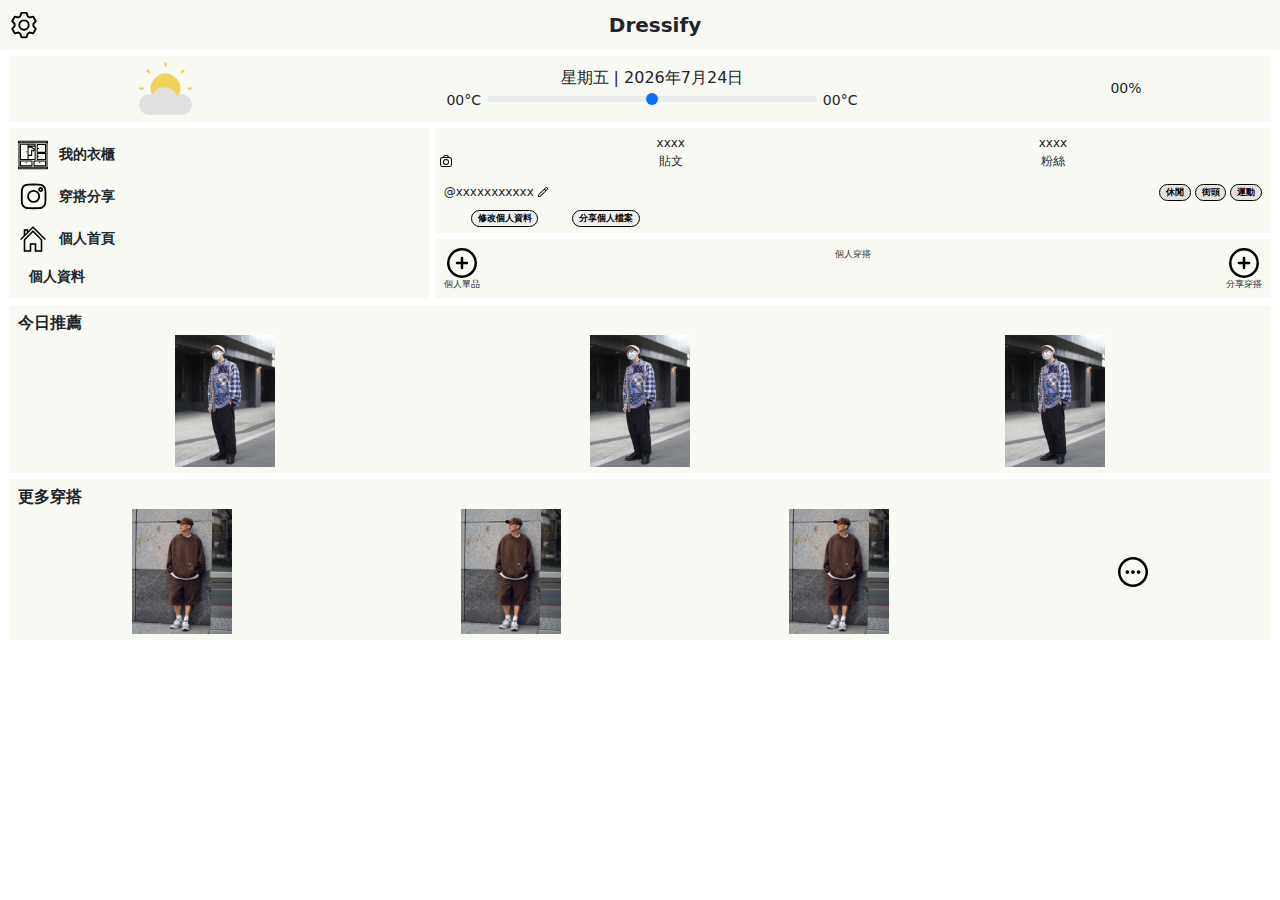
==== index.html @ 8f1e2847 "ver.1" ====
<!DOCTYPE html>
<html lang="en">

<head>
    <meta charset="UTF-8">
    <meta name="viewport" content="width=device-width, initial-scale=1.0">
    <!-- Bootstrap 5.3.3 -->
    <link href="https://cdn.jsdelivr.net/npm/bootstrap@5.3.3/dist/css/bootstrap.min.css" rel="stylesheet"
        integrity="sha384-QWTKZyjpPEjISv5WaRU9OFeRpok6YctnYmDr5pNlyT2bRjXh0JMhjY6hW+ALEwIH" crossorigin="anonymous">
    <title>總覽</title>
    <link rel="stylesheet" href="./css/dressify.css">
</head>

<script>
    window.onload = function () {
        // 總覽
        var weekElement = document.getElementById("week");
        var dateElement = document.getElementById("date");

        // 取得今天日期
        var today = new Date();
        var year = today.getFullYear();
        var month = today.getMonth() + 1;  // 月份從 0 開始，因此加 1
        var day = today.getDate();

        // 取得星期
        var weekdays = ["日", "一", "二", "三", "四", "五", "六"];
        var weekday = weekdays[today.getDay()];

        // 顯示日期和星期
        dateElement.innerText = year + "年" + month + "月" + day + "日";
        weekElement.innerText = "星期" + weekday;
    }
</script>

<body>
    <div class="root">
        <!-- header -->
        <header class="navbar fixed-top">
            <div class="container-fluid d-flex justify-content-between align-items-center">
                <div class="img"><a href="#"><img src="./img/icon/setting.svg" width="30px" alt="setting"></a>
                </div>
                <span class="text-xl"><b>Dressify</b></span>
                <div></div>
            </div>
        </header>

        <!-- content -->
        <div class="container-fluid" style="margin-top: 55px;">
            <!-- 天氣總覽 -->
            <div class="container-fluid d-flex flex-nowrap justify-content-around align-items-center py-2"
                style="background-color: #F8F9F3;">
                <!-- 天氣圖標 -->
                <div>
                    <img src="./img/icon/weather-temp.svg" alt="" width="55px">
                </div>
                <!-- 日期+氣溫 -->
                <div class="row align-items-center mx-1">
                    <div class="d-flex flex-nowrap justify-content-center text-m">
                        <span id="week"></span>&nbsp;|&nbsp;
                        <span id="date"></span>
                    </div>
                    <div class="d-flex flex-nowrap justify-content-between text-s">
                        <span id="minTemp">00°C</span>
                        <input type="range" class="form-range mx-2" id="tempRange">
                        <span id="maxTemp">00°C</span>
                    </div>
                </div>
                <!-- 濕度 -->
                <div class="justify-content-between text-s">
                    <span id="humidity">00%</span>
                </div>
            </div>
            <!-- 功能導覽 -->
            <div class="d-flex flex-nowrap my-2" style="display: flex; gap: 5px; width: 100%;">
                <!-- 網站功能導覽 -->
                <div style="background-color: #F8F9F3;" class="col-4 container-fluid" style="flex: 1;">
                    <dl class="flex-column mb-0">
                        <dt class="my-3 text-s">
                            <img src="./img/icon/closet.svg" alt="" class="img" width="30px">
                            <span class="ms-2">我的衣櫃</span>
                        </dt>
                        <dt class="my-3 text-s">
                            <img src="./img/icon/instagram.svg" alt="" class="img" width="30px">
                            <span class="ms-2">穿搭分享</span>
                        </dt>
                        <dt class="my-3 text-s">
                            <img src="./img/icon/home.svg" alt="" class="img" width="30px">
                            <span class="ms-2">個人首頁</span>
                        </dt>
                        <dt class="my-3 text-s">
                            <img src="https://www.dummyimage.com/30x30/aad4e3/000.jpg&text=30*30" alt=""
                                class="img rounded-circle" width="30px">
                            <span class="ms-2">個人資料</span>
                        </dt>
                    </dl>
                </div>
                <!-- 個人功能導覽 -->
                <div class="col-8" style="flex: 1;">
                    <!-- 個人資訊管理 -->
                    <div style="background-color: #F8F9F3;" class="container-fluid flex-column">
                        <!-- 個人穿搭牆資訊 part 1-->
                        <div class="container-fluid d-flex py-2">
                            <div class="image-container me-4" style="position: relative; display: inline-block;">
                                <img src="https://www.dummyimage.com/45x45/aad4e3/000.jpg&text=45*45" alt=""
                                    class="img rounded-circle">
                                <img src="./img/icon/camera.svg" alt=""
                                    style="position: absolute; bottom: 3px; right: 1px; width: 12px;">
                            </div>
                            <div
                                class="container-fluid d-flex align-items-center justify-content-around text-center text-xs">
                                <div class="d-flex flex-column mx-1">
                                    <span>xxxx</span>
                                    <span>貼文</span>
                                </div>
                                <div class="d-flex flex-column mx-1">
                                    <span>xxxx</span>
                                    <span>粉絲</span>
                                </div>
                            </div>
                        </div>
                        <!-- 個人穿搭牆資訊 part 2-->
                        <div class="d-flex align-items-center justify-content-between my-2">
                            <div class="d-flex flex-nowrap">
                                <span>@xxxxxxxxxxx</span>&nbsp;
                                <img src="./img/icon/pencil.svg" alt="" width="10px">
                            </div>
                            <div>
                                <div class="badge rounded-pill"
                                    style="background-color: #E9E3DF; color:black; border: 1px solid black;">休閒</div>
                                <div class="badge rounded-pill"
                                    style="background-color: #E9E3DF; color:black; border: 1px solid black;">街頭</div>
                                <div class="badge rounded-pill"
                                    style="background-color: #E9E3DF; color:black; border: 1px solid black;">運動</div>
                            </div>
                        </div>
                        <!-- 個人資訊修改 -->
                        <div class="container-fluid justify-content-between">
                            <button class="badge btn-sm rounded-pill mt-1 mb-2 mx-4"
                                style="color: black; border: 1px solid black;">修改個人資料</button>
                            <button class="badge btn-sm rounded-pill mt-1 mb-2 mx-3"
                                style="color: black; border: 1px solid black;">分享個人檔案</button>
                        </div>
                    </div>
                    <!-- 個人功能 -->
                    <div style="background-color: #F8F9F3;"
                        class="container-fluid d-flex justify-content-between py-2 mt-2">
                        <div class="d-flex flex-column align-items-center mt-1">
                            <img src="./img/icon/add.svg" alt="" width="30px">
                            <p style="font-size: xx-small;" class="mb-0">個人單品</p>
                        </div>
                        <div class="d-flex flex-column align-items-center mt-1">
                            <img src="./imgicon/add.svg" alt="" width="30px">
                            <p style="font-size: xx-small;" class="mb-0">個人穿搭</p>
                        </div>
                        <div class="d-flex flex-column align-items-center mt-1">
                            <img src="./img/icon/add.svg" alt="" width="30px">
                            <p style="font-size: xx-small;" class="mb-0">分享穿搭</p>
                        </div>
                    </div>
                </div>
            </div>
            <!-- 今日推薦 -->
            <div class="container-fluid align-items-center my-2" style="background-color: #F8F9F3;">
                <div class="align-items-center py-2">
                    <span class="text-m"><b>今日推薦</b></span>
                    <div class="d-flex flex-nowrap justify-content-around align-items-center">
                        <div><img src="./img/example_1.jpg" alt="" width="100px" id="suggestion_my_1"></div>
                        <div><img src="./img/example_1.jpg" alt="" width="100px" id="suggestion_my_2"></div>
                        <div><img src="./img/example_1.jpg" alt="" width="100px" id="suggestion_my_3"></div>
                    </div>
                </div>

            </div>
            <!-- 更多穿搭 -->
            <div class="container-fluid align-items-center my-2" style="background-color: #F8F9F3;">
                <div class="align-items-center py-2">
                    <span class="text-m"><b>更多穿搭</b></span>
                    <div class="d-flex flex-nowrap justify-content-around align-items-center">
                        <div><img src="./img/example_2.jpg" alt="" width="100px" id="suggestion_1"></div>
                        <div><img src="./img/example_2.jpg" alt="" width="100px" id="suggestion_2"></div>
                        <div><img src="./img/example_2.jpg" alt="" width="100px" id="suggestion_3"></div>
                        <div><img src="./img/icon/dot-pending.svg" alt="" width="30px"></div>
                    </div>
                </div>

            </div>
        </div>
    </div>
</body>

</html>
---- css/dressify.css ----
html {
  font-size: 12px;
}

body {
  min-width: 375px;
}

/* 調整字體大小 */
.text-xs {
  font-size: 12px;
}

.text-s {
  font-size: 14px;
}

.text-m {
  font-size: 16px;
}

.text-l {
  font-size: 18px;
}

.text-xl {
  font-size: 20px;
}

header {
  height: 50px;
  background-color: #F8F9F3;
}

nav {
  height: 55px;
}
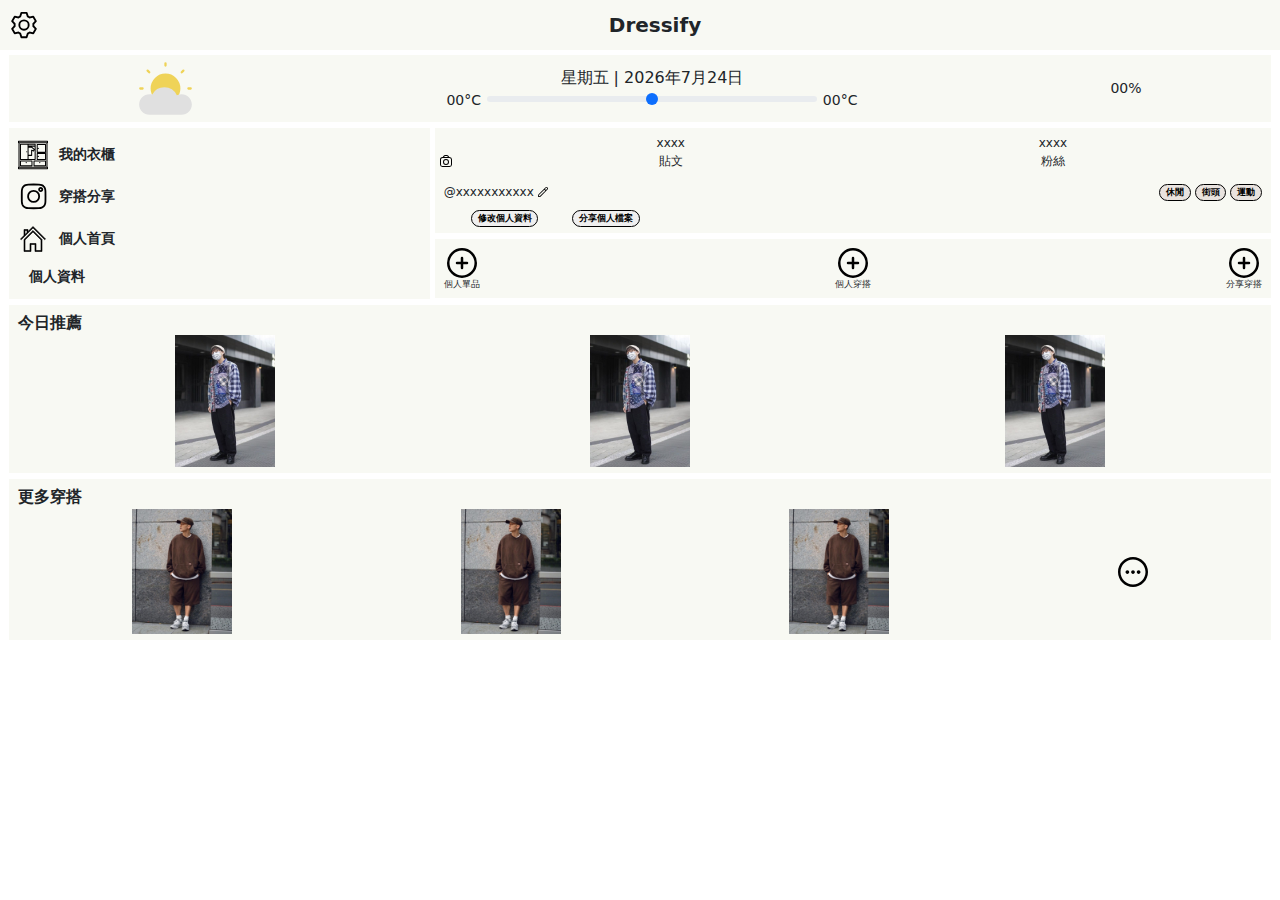
==== commit 5fac124c: "Update index.html" ====
--- a/index.html
+++ b/index.html
@@ -150,7 +150,7 @@
                             <p style="font-size: xx-small;" class="mb-0">個人單品</p>
                         </div>
                         <div class="d-flex flex-column align-items-center mt-1">
-                            <img src="./imgicon/add.svg" alt="" width="30px">
+                            <img src="./img/icon/add.svg" alt="" width="30px">
                             <p style="font-size: xx-small;" class="mb-0">個人穿搭</p>
                         </div>
                         <div class="d-flex flex-column align-items-center mt-1">
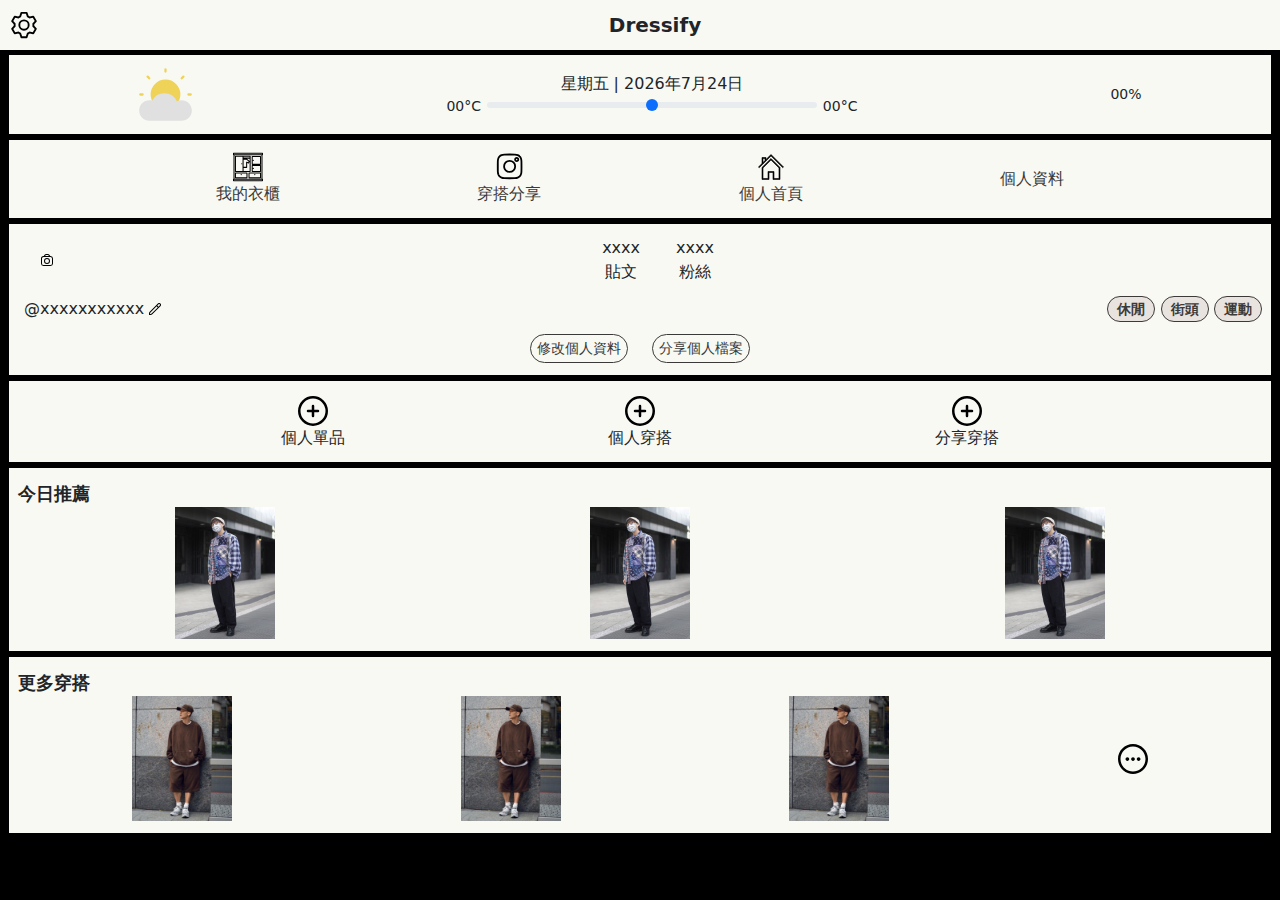
==== commit aa64871d: "ver.2" ====
--- a/index.html
+++ b/index.html
@@ -48,7 +48,7 @@
         <!-- content -->
         <div class="container-fluid" style="margin-top: 55px;">
             <!-- 天氣總覽 -->
-            <div class="container-fluid d-flex flex-nowrap justify-content-around align-items-center py-2"
+            <div class="container-fluid d-flex flex-nowrap justify-content-around align-items-center py-3"
                 style="background-color: #F8F9F3;">
                 <!-- 天氣圖標 -->
                 <div>
@@ -72,98 +72,98 @@
                 </div>
             </div>
             <!-- 功能導覽 -->
-            <div class="d-flex flex-nowrap my-2" style="display: flex; gap: 5px; width: 100%;">
-                <!-- 網站功能導覽 -->
-                <div style="background-color: #F8F9F3;" class="col-4 container-fluid" style="flex: 1;">
-                    <dl class="flex-column mb-0">
-                        <dt class="my-3 text-s">
-                            <img src="./img/icon/closet.svg" alt="" class="img" width="30px">
-                            <span class="ms-2">我的衣櫃</span>
-                        </dt>
-                        <dt class="my-3 text-s">
-                            <img src="./img/icon/instagram.svg" alt="" class="img" width="30px">
-                            <span class="ms-2">穿搭分享</span>
-                        </dt>
-                        <dt class="my-3 text-s">
-                            <img src="./img/icon/home.svg" alt="" class="img" width="30px">
-                            <span class="ms-2">個人首頁</span>
-                        </dt>
-                        <dt class="my-3 text-s">
-                            <img src="https://www.dummyimage.com/30x30/aad4e3/000.jpg&text=30*30" alt=""
-                                class="img rounded-circle" width="30px">
-                            <span class="ms-2">個人資料</span>
-                        </dt>
-                    </dl>
+            <!-- 網站功能導覽 -->
+            <div style="background-color: #F8F9F3;" class="container-fluid my-2">
+                <div class="d-flex flex-nowrap align-items-center justify-content-evenly">
+                    <a href="#" style="text-decoration: none; color: #3b3a38;"
+                        class="d-flex flex-column my-3 align-items-center justify-content-center text-m">
+                        <img src="./img/icon/closet.svg" alt="" class="img" width="30px">
+                        <span>我的衣櫃</span>
+                    </a>
+                    <a href="#" style="text-decoration: none; color: #3b3a38;"
+                        class="d-flex flex-column my-3 align-items-center justify-content-center text-m">
+                        <img src="./img/icon/instagram.svg" alt="" class="img" width="30px">
+                        <span>穿搭分享</span>
+                    </a>
+                    <a href="#" style="text-decoration: none; color: #3b3a38;"
+                        class="d-flex flex-column my-3 align-items-center justify-content-center text-m">
+                        <img src="./img/icon/home.svg" alt="" class="img" width="30px">
+                        <span>個人首頁</span>
+                    </a>
+                    <a href="#" style="text-decoration: none; color: #3b3a38;"
+                        class="d-flex flex-column my-3 align-items-center justify-content-center text-m">
+                        <img src="https://www.dummyimage.com/30x30/aad4e3/000.jpg&text=30*30" alt=""
+                            class="img rounded-circle" width="30px">
+                        <span>個人資料</span>
+                    </a>
                 </div>
-                <!-- 個人功能導覽 -->
-                <div class="col-8" style="flex: 1;">
-                    <!-- 個人資訊管理 -->
-                    <div style="background-color: #F8F9F3;" class="container-fluid flex-column">
-                        <!-- 個人穿搭牆資訊 part 1-->
-                        <div class="container-fluid d-flex py-2">
-                            <div class="image-container me-4" style="position: relative; display: inline-block;">
-                                <img src="https://www.dummyimage.com/45x45/aad4e3/000.jpg&text=45*45" alt=""
-                                    class="img rounded-circle">
-                                <img src="./img/icon/camera.svg" alt=""
-                                    style="position: absolute; bottom: 3px; right: 1px; width: 12px;">
-                            </div>
-                            <div
-                                class="container-fluid d-flex align-items-center justify-content-around text-center text-xs">
-                                <div class="d-flex flex-column mx-1">
-                                    <span>xxxx</span>
-                                    <span>貼文</span>
-                                </div>
-                                <div class="d-flex flex-column mx-1">
-                                    <span>xxxx</span>
-                                    <span>粉絲</span>
-                                </div>
-                            </div>
+            </div>
+            <!-- 個人資訊管理 -->
+            <div class="container-fluid my-2 py-3" style="background-color: #F8F9F3;">
+                <!-- 個人穿搭牆資訊 part 1-->
+                <div class="d-flex flex-nowrap align-items-center">
+                    <div class="image-container ms-5" style="position: relative; display: inline-block;">
+                        <img src="https://www.dummyimage.com/60x60/aad4e3/000.jpg&text=60*60" alt=""
+                            class="img rounded-circle">
+                        <a href=""><img src="./img/icon/camera.svg" alt=""
+                                style="position: absolute; bottom: 3px; right: 1px; width: 12px;"></a>
+                    </div>
+                    <div class="container-fluid d-flex text-center justify-content-center text-m">
+                        <div class="d-flex flex-column mx-4">
+                            <span>xxxx</span>
+                            <span>貼文</span>
                         </div>
-                        <!-- 個人穿搭牆資訊 part 2-->
-                        <div class="d-flex align-items-center justify-content-between my-2">
-                            <div class="d-flex flex-nowrap">
-                                <span>@xxxxxxxxxxx</span>&nbsp;
-                                <img src="./img/icon/pencil.svg" alt="" width="10px">
-                            </div>
-                            <div>
-                                <div class="badge rounded-pill"
-                                    style="background-color: #E9E3DF; color:black; border: 1px solid black;">休閒</div>
-                                <div class="badge rounded-pill"
-                                    style="background-color: #E9E3DF; color:black; border: 1px solid black;">街頭</div>
-                                <div class="badge rounded-pill"
-                                    style="background-color: #E9E3DF; color:black; border: 1px solid black;">運動</div>
-                            </div>
-                        </div>
-                        <!-- 個人資訊修改 -->
-                        <div class="container-fluid justify-content-between">
-                            <button class="badge btn-sm rounded-pill mt-1 mb-2 mx-4"
-                                style="color: black; border: 1px solid black;">修改個人資料</button>
-                            <button class="badge btn-sm rounded-pill mt-1 mb-2 mx-3"
-                                style="color: black; border: 1px solid black;">分享個人檔案</button>
-                        </div>
-                    </div>
-                    <!-- 個人功能 -->
-                    <div style="background-color: #F8F9F3;"
-                        class="container-fluid d-flex justify-content-between py-2 mt-2">
-                        <div class="d-flex flex-column align-items-center mt-1">
-                            <img src="./img/icon/add.svg" alt="" width="30px">
-                            <p style="font-size: xx-small;" class="mb-0">個人單品</p>
-                        </div>
-                        <div class="d-flex flex-column align-items-center mt-1">
-                            <img src="./img/icon/add.svg" alt="" width="30px">
-                            <p style="font-size: xx-small;" class="mb-0">個人穿搭</p>
-                        </div>
-                        <div class="d-flex flex-column align-items-center mt-1">
-                            <img src="./img/icon/add.svg" alt="" width="30px">
-                            <p style="font-size: xx-small;" class="mb-0">分享穿搭</p>
+                        <div class="d-flex flex-column mx-4">
+                            <span>xxxx</span>
+                            <span>粉絲</span>
                         </div>
                     </div>
                 </div>
+                <!-- 個人穿搭牆資訊 part 2-->
+                <div class="d-flex align-items-center justify-content-between my-3 text-m"
+                    style="background-color: #F8F9F3;">
+                    <div class="d-flex flex-nowrap ms-2">
+                        <span>@xxxxxxxxxxx</span>&nbsp;
+                        <a href="#"><img src="./img/icon/pencil.svg" alt="" width="12px"></a>
+                    </div>
+                    <div>
+                        <div class="badge rounded-pill text-s"
+                            style="background-color: #E9E3DF; color:#3b3a38; border: 1px solid #3b3a38;">休閒</div>
+                        <div class="badge rounded-pill text-s"
+                            style="background-color: #E9E3DF; color:#3b3a38; border: 1px solid #3b3a38;">街頭</div>
+                        <div class="badge rounded-pill text-s"
+                            style="background-color: #E9E3DF; color:#3b3a38; border: 1px solid #3b3a38;">運動</div>
+                    </div>
+                </div>
+                <!-- 個人資訊修改 -->
+                <div class="d-flex justify-content-center">
+                    <a href="#"><button class="btn btn-sm btn:hover rounded-pill mx-3 text-s"
+                        style="color: #3b3a38; border: 1px solid #3b3a38;">修改個人資料</button></a>
+                    <a href="#"><button class="btn btn-sm btn:hover rounded-pill mx-3 text-s"
+                        style="color: #3b3a38; border: 1px solid #3b3a38;">分享個人檔案</button></a>
+                </div>
             </div>
+            <!-- 個人功能 -->
+            <div class="container-fluid d-flex justify-content-evenly py-3 mt-2 my-2 text-m"
+                style="background-color: #F8F9F3;">
+                <div class="d-flex flex-column align-items-center mt-1">
+                    <img src="./img/icon/add.svg" alt="" width="30px">
+                    <p class="mb-0">個人單品</p>
+                </div>
+                <div class="d-flex flex-column align-items-center mt-1">
+                    <img src="./img/icon/add.svg" alt="" width="30px">
+                    <p class="mb-0">個人穿搭</p>
+                </div>
+                <div class="d-flex flex-column align-items-center mt-1">
+                    <img src="./img/icon/add.svg" alt="" width="30px">
+                    <p class="mb-0">分享穿搭</p>
+                </div>
+            </div>
+
             <!-- 今日推薦 -->
-            <div class="container-fluid align-items-center my-2" style="background-color: #F8F9F3;">
+            <div class="container-fluid align-items-center my-2 py-2" style="background-color: #F8F9F3;">
                 <div class="align-items-center py-2">
-                    <span class="text-m"><b>今日推薦</b></span>
+                    <span class="text-l"><b>今日推薦</b></span>
                     <div class="d-flex flex-nowrap justify-content-around align-items-center">
                         <div><img src="./img/example_1.jpg" alt="" width="100px" id="suggestion_my_1"></div>
                         <div><img src="./img/example_1.jpg" alt="" width="100px" id="suggestion_my_2"></div>
@@ -173,9 +173,9 @@
 
             </div>
             <!-- 更多穿搭 -->
-            <div class="container-fluid align-items-center my-2" style="background-color: #F8F9F3;">
+            <div class="container-fluid align-items-center my-2 py-2" style="background-color: #F8F9F3;">
                 <div class="align-items-center py-2">
-                    <span class="text-m"><b>更多穿搭</b></span>
+                    <span class="text-l"><b>更多穿搭</b></span>
                     <div class="d-flex flex-nowrap justify-content-around align-items-center">
                         <div><img src="./img/example_2.jpg" alt="" width="100px" id="suggestion_1"></div>
                         <div><img src="./img/example_2.jpg" alt="" width="100px" id="suggestion_2"></div>
@@ -186,7 +186,6 @@
 
             </div>
         </div>
-    </div>
 </body>
 
 </html>--- a/css/dressify.css
+++ b/css/dressify.css
@@ -4,6 +4,7 @@
 
 body {
   min-width: 375px;
+  background-color: black;
 }
 
 /* 調整字體大小 */
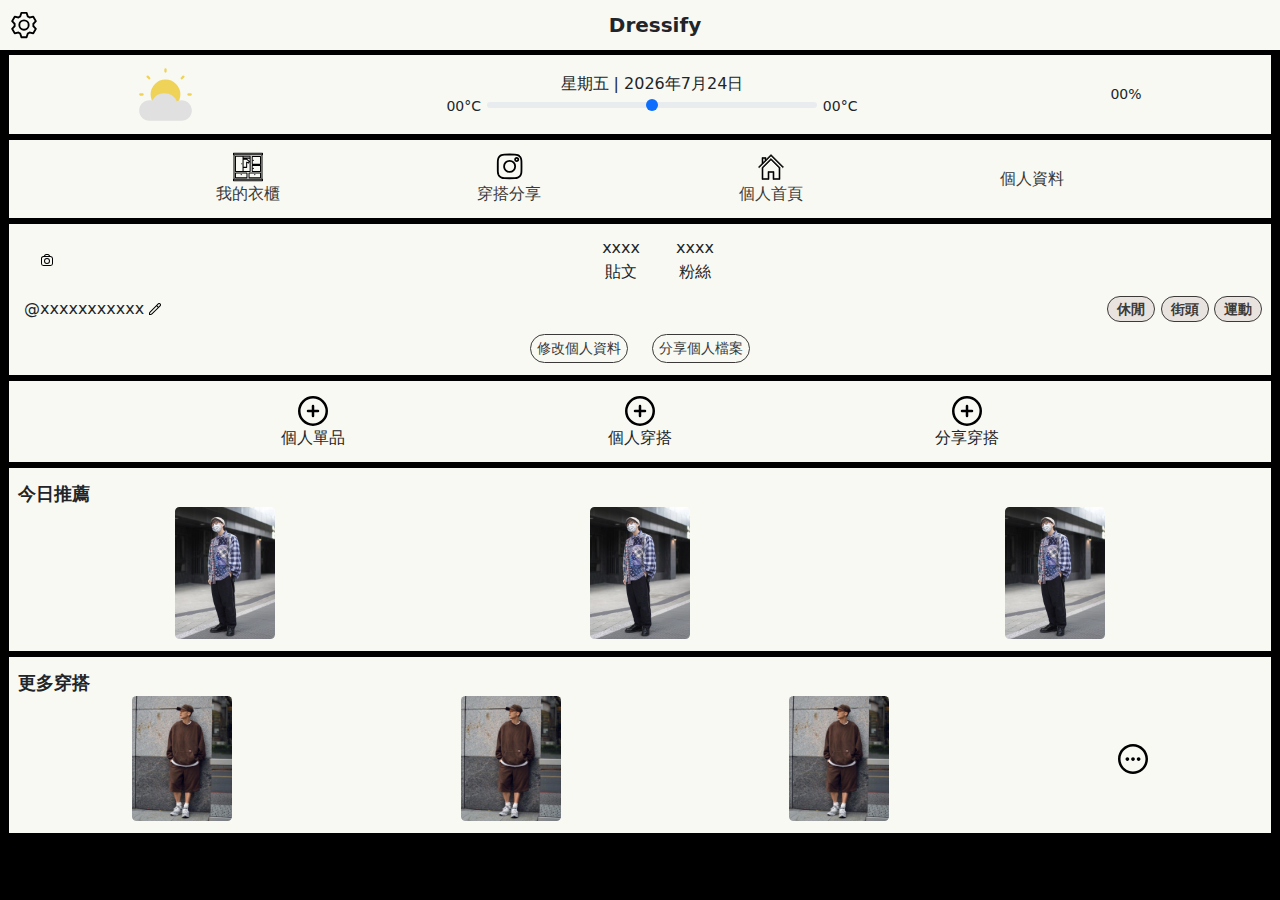
==== commit 7dbff2d8: "ver.2" ====
--- a/index.html
+++ b/index.html
@@ -165,9 +165,9 @@
                 <div class="align-items-center py-2">
                     <span class="text-l"><b>今日推薦</b></span>
                     <div class="d-flex flex-nowrap justify-content-around align-items-center">
-                        <div><img src="./img/example_1.jpg" alt="" width="100px" id="suggestion_my_1"></div>
-                        <div><img src="./img/example_1.jpg" alt="" width="100px" id="suggestion_my_2"></div>
-                        <div><img src="./img/example_1.jpg" alt="" width="100px" id="suggestion_my_3"></div>
+                        <div><img src="./img/example_1.jpg" alt="" width="100px" id="suggestion_my_1" class="rounded"></div>
+                        <div><img src="./img/example_1.jpg" alt="" width="100px" id="suggestion_my_2" class="rounded"></div>
+                        <div><img src="./img/example_1.jpg" alt="" width="100px" id="suggestion_my_3" class="rounded"></div>
                     </div>
                 </div>
 
@@ -177,9 +177,9 @@
                 <div class="align-items-center py-2">
                     <span class="text-l"><b>更多穿搭</b></span>
                     <div class="d-flex flex-nowrap justify-content-around align-items-center">
-                        <div><img src="./img/example_2.jpg" alt="" width="100px" id="suggestion_1"></div>
-                        <div><img src="./img/example_2.jpg" alt="" width="100px" id="suggestion_2"></div>
-                        <div><img src="./img/example_2.jpg" alt="" width="100px" id="suggestion_3"></div>
+                        <div><img src="./img/example_2.jpg" alt="" width="100px" id="suggestion_1" class="rounded"></div>
+                        <div><img src="./img/example_2.jpg" alt="" width="100px" id="suggestion_2" class="rounded"></div>
+                        <div><img src="./img/example_2.jpg" alt="" width="100px" id="suggestion_3" class="rounded"></div>
                         <div><img src="./img/icon/dot-pending.svg" alt="" width="30px"></div>
                     </div>
                 </div>
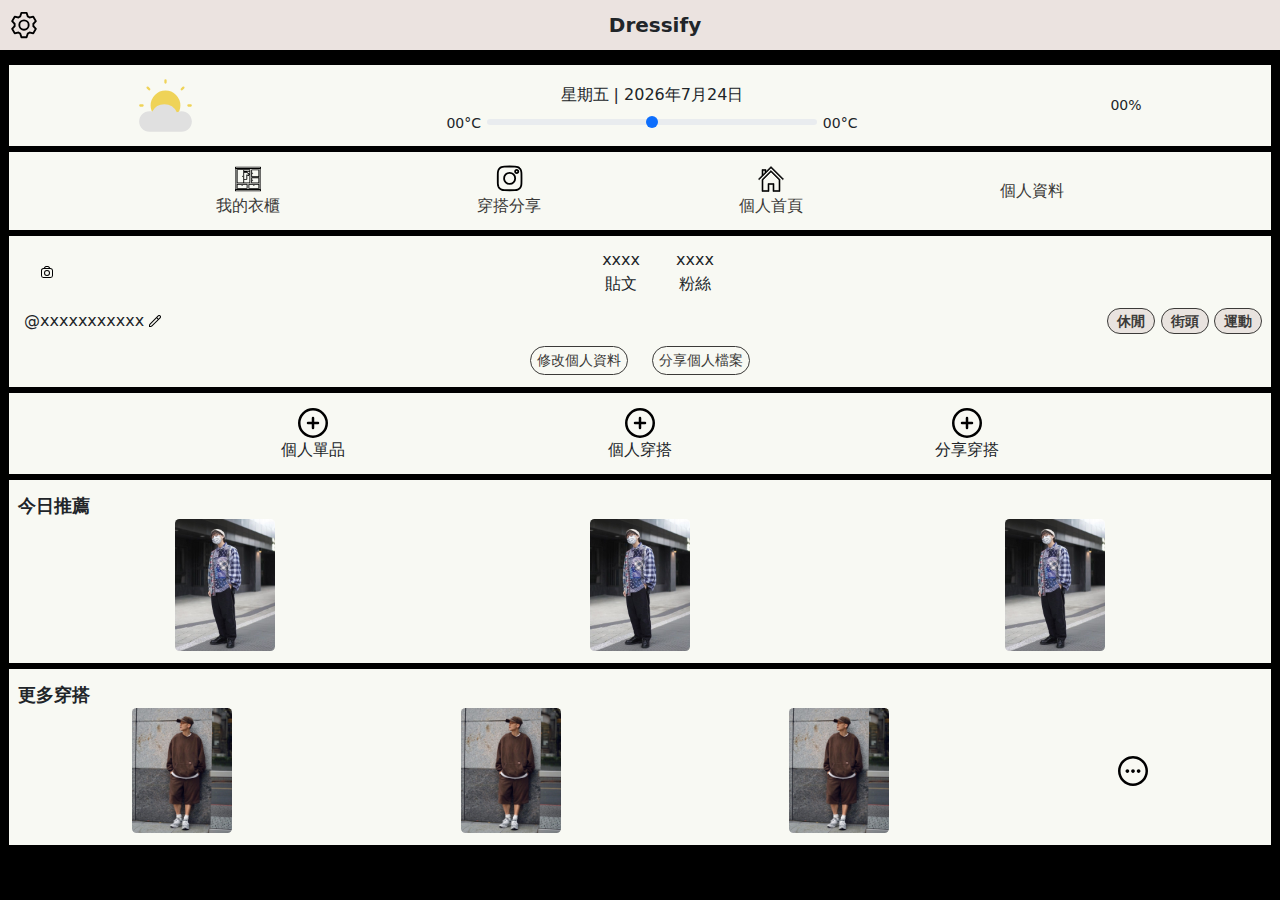
==== commit bc966378: "ver.4" ====
--- a/index.html
+++ b/index.html
@@ -36,9 +36,9 @@
 <body>
     <div class="root">
         <!-- header -->
-        <header class="navbar fixed-top">
+        <header class="navbar fixed-top" style="background-color: #ebe3e0;">
             <div class="container-fluid d-flex justify-content-between align-items-center">
-                <div class="img"><a href="#"><img src="./img/icon/setting.svg" width="30px" alt="setting"></a>
+                <div class="img"><a href="./modify.html"><img src="./img/icon/setting.svg" width="30px" alt="setting"></a>
                 </div>
                 <span class="text-xl"><b>Dressify</b></span>
                 <div></div>
@@ -46,7 +46,7 @@
         </header>
 
         <!-- content -->
-        <div class="container-fluid" style="margin-top: 55px;">
+        <div class="container-fluid" style="margin-top: 65px;">
             <!-- 天氣總覽 -->
             <div class="container-fluid d-flex flex-nowrap justify-content-around align-items-center py-3"
                 style="background-color: #F8F9F3;">
@@ -56,7 +56,7 @@
                 </div>
                 <!-- 日期+氣溫 -->
                 <div class="row align-items-center mx-1">
-                    <div class="d-flex flex-nowrap justify-content-center text-m">
+                    <div class="d-flex flex-nowrap justify-content-center text-m my-2">
                         <span id="week"></span>&nbsp;|&nbsp;
                         <span id="date"></span>
                     </div>
@@ -77,7 +77,7 @@
                 <div class="d-flex flex-nowrap align-items-center justify-content-evenly">
                     <a href="#" style="text-decoration: none; color: #3b3a38;"
                         class="d-flex flex-column my-3 align-items-center justify-content-center text-m">
-                        <img src="./img/icon/closet.svg" alt="" class="img" width="30px">
+                        <img src="./img/icon/closet.svg" alt="" class="img" width="26px" height="30px">
                         <span>我的衣櫃</span>
                     </a>
                     <a href="#" style="text-decoration: none; color: #3b3a38;"
@@ -90,7 +90,7 @@
                         <img src="./img/icon/home.svg" alt="" class="img" width="30px">
                         <span>個人首頁</span>
                     </a>
-                    <a href="#" style="text-decoration: none; color: #3b3a38;"
+                    <a href="./modify.html" style="text-decoration: none; color: #3b3a38;"
                         class="d-flex flex-column my-3 align-items-center justify-content-center text-m">
                         <img src="https://www.dummyimage.com/30x30/aad4e3/000.jpg&text=30*30" alt=""
                             class="img rounded-circle" width="30px">
@@ -137,7 +137,7 @@
                 </div>
                 <!-- 個人資訊修改 -->
                 <div class="d-flex justify-content-center">
-                    <a href="#"><button class="btn btn-sm btn:hover rounded-pill mx-3 text-s"
+                    <a href="./modify.html"><button class="btn btn-sm btn:hover rounded-pill mx-3 text-s"
                         style="color: #3b3a38; border: 1px solid #3b3a38;">修改個人資料</button></a>
                     <a href="#"><button class="btn btn-sm btn:hover rounded-pill mx-3 text-s"
                         style="color: #3b3a38; border: 1px solid #3b3a38;">分享個人檔案</button></a>
@@ -183,7 +183,6 @@
                         <div><img src="./img/icon/dot-pending.svg" alt="" width="30px"></div>
                     </div>
                 </div>
-
             </div>
         </div>
 </body>
--- a/css/dressify.css
+++ b/css/dressify.css
@@ -5,6 +5,12 @@
 body {
   min-width: 375px;
   background-color: black;
+  display: flex;
+  flex-direction: column;
+  height: 100vh;
+  /* 设置body的高度为视口高度 */
+  margin: auto;
+  /* 移除默认的margin */
 }
 
 /* 調整字體大小 */
@@ -37,3 +43,15 @@
   height: 55px;
 }
 
+header {
+  flex: 0 1 auto; /* 固定大小 */
+}
+
+footer {
+  flex: 0 1 auto; /* 固定大小 */
+}
+.content {
+  flex: 1 1 auto; /* 这个会让content部分占据剩余空间 */
+  padding: 20px;
+  overflow-y: auto; /* 如果内容过多，添加滚动条 */
+}